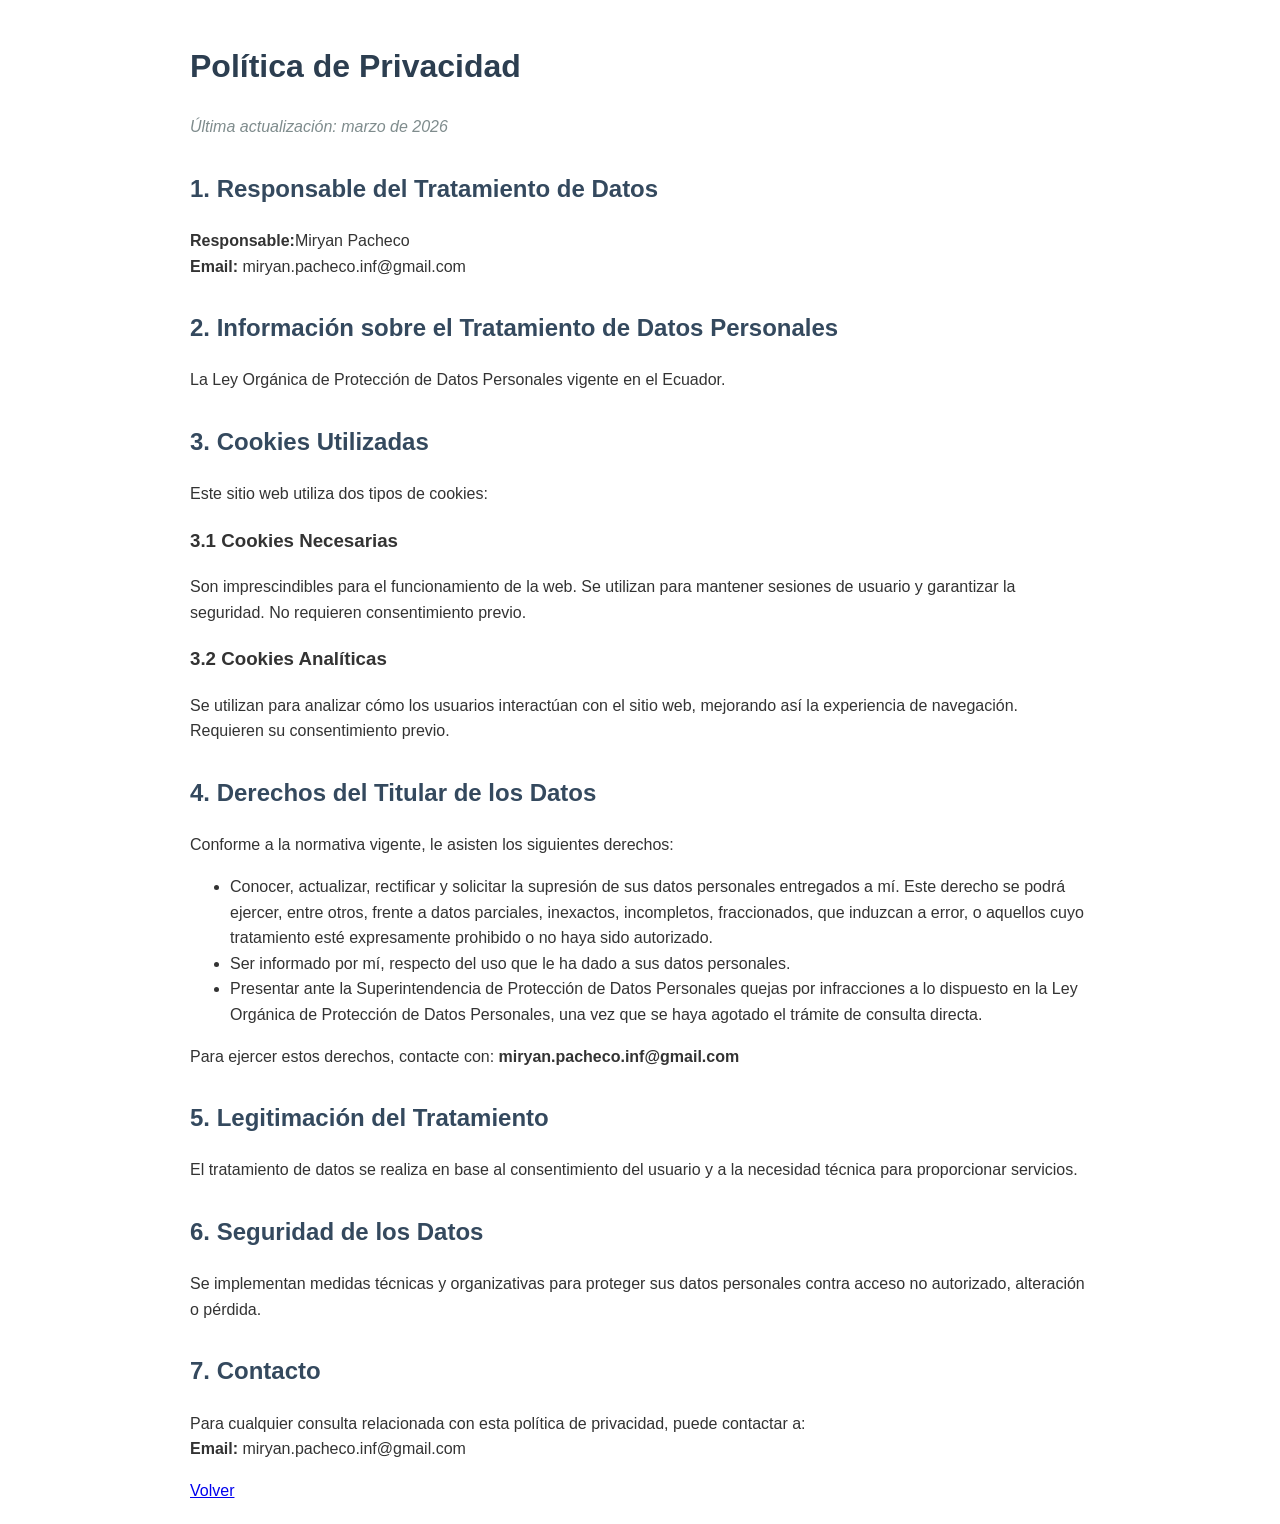
==== politica-privacidad.html @ ee8e6668 "Politicas de privacidad html" ====
<!DOCTYPE html>
<html lang="es">

<head>
    <meta charset="UTF-8">
    <meta name="viewport" content="width=device-width, initial-scale=1.0">
    <title>Política de Privacidad</title>
    <style>
        body {
            font-family: Arial, sans-serif;
            line-height: 1.6;
            max-width: 900px;
            margin: 0 auto;
            padding: 20px;
            color: #333;
        }

        h1 {
            color: #2c3e50;
        }

        h2 {
            color: #34495e;
            margin-top: 30px;
        }

        .last-updated {
            color: #7f8c8d;
            font-style: italic;
        }
    </style>
</head>

<body>
    <h1>Política de Privacidad</h1>
    <p class="last-updated">Última actualización: marzo de 2026</p>

    <h2>1. Responsable del Tratamiento de Datos</h2>
    <p>
        <strong>Responsable:</strong>Miryan Pacheco<br>
        <strong>Email:</strong> miryan.pacheco.inf@gmail.com
    </p>

    <h2>2. Información sobre el Tratamiento de Datos Personales</h2>
    <p>        
        La Ley Orgánica de Protección de Datos Personales vigente en el Ecuador.
    </p>

    <h2>3. Cookies Utilizadas</h2>
    <p>Este sitio web utiliza dos tipos de cookies:</p>

    <h3>3.1 Cookies Necesarias</h3>
    <p>
        Son imprescindibles para el funcionamiento de la web. Se utilizan para mantener sesiones de usuario y garantizar
        la seguridad. No requieren consentimiento previo.
    </p>

    <h3>3.2 Cookies Analíticas</h3>
    <p>
        Se utilizan para analizar cómo los usuarios interactúan con el sitio web, mejorando así la experiencia de
        navegación. Requieren su consentimiento previo.
    </p>

    <h2>4. Derechos del Titular de los Datos</h2>
    <p>Conforme a la normativa vigente, le asisten los siguientes derechos:</p>
    <ul>
        <li>Conocer, actualizar, rectificar y solicitar la supresión de sus datos personales entregados a mí. Este
        derecho se podrá ejercer, entre otros, frente a datos parciales, inexactos, incompletos, fraccionados, que
        induzcan a error, o aquellos cuyo tratamiento esté expresamente prohibido o no haya sido autorizado.</li>
        <li>Ser informado por mí, respecto del uso que le ha dado a sus datos personales.</li>
        <li>Presentar ante la Superintendencia de Protección de Datos Personales quejas por infracciones a lo dispuesto
        en la Ley Orgánica de Protección de Datos Personales, una vez que se haya agotado el trámite de consulta
        directa.</li>
        
    </ul>
    <p>Para ejercer estos derechos, contacte con: <strong>miryan.pacheco.inf@gmail.com</strong></p>

    <h2>5. Legitimación del Tratamiento</h2>
    <p>
        El tratamiento de datos se realiza en base al consentimiento del usuario y a la necesidad técnica para
        proporcionar servicios.
    </p>

    <h2>6. Seguridad de los Datos</h2>
    <p>
        Se implementan medidas técnicas y organizativas para proteger sus datos personales contra acceso no autorizado,
        alteración o pérdida.
    </p>

    <h2>7. Contacto</h2>
    <p>
        Para cualquier consulta relacionada con esta política de privacidad, puede contactar a:<br>
        <strong>Email:</strong> miryan.pacheco.inf@gmail.com
    </p>
    <a href="index.html">Volver</a>
</body>

</html>
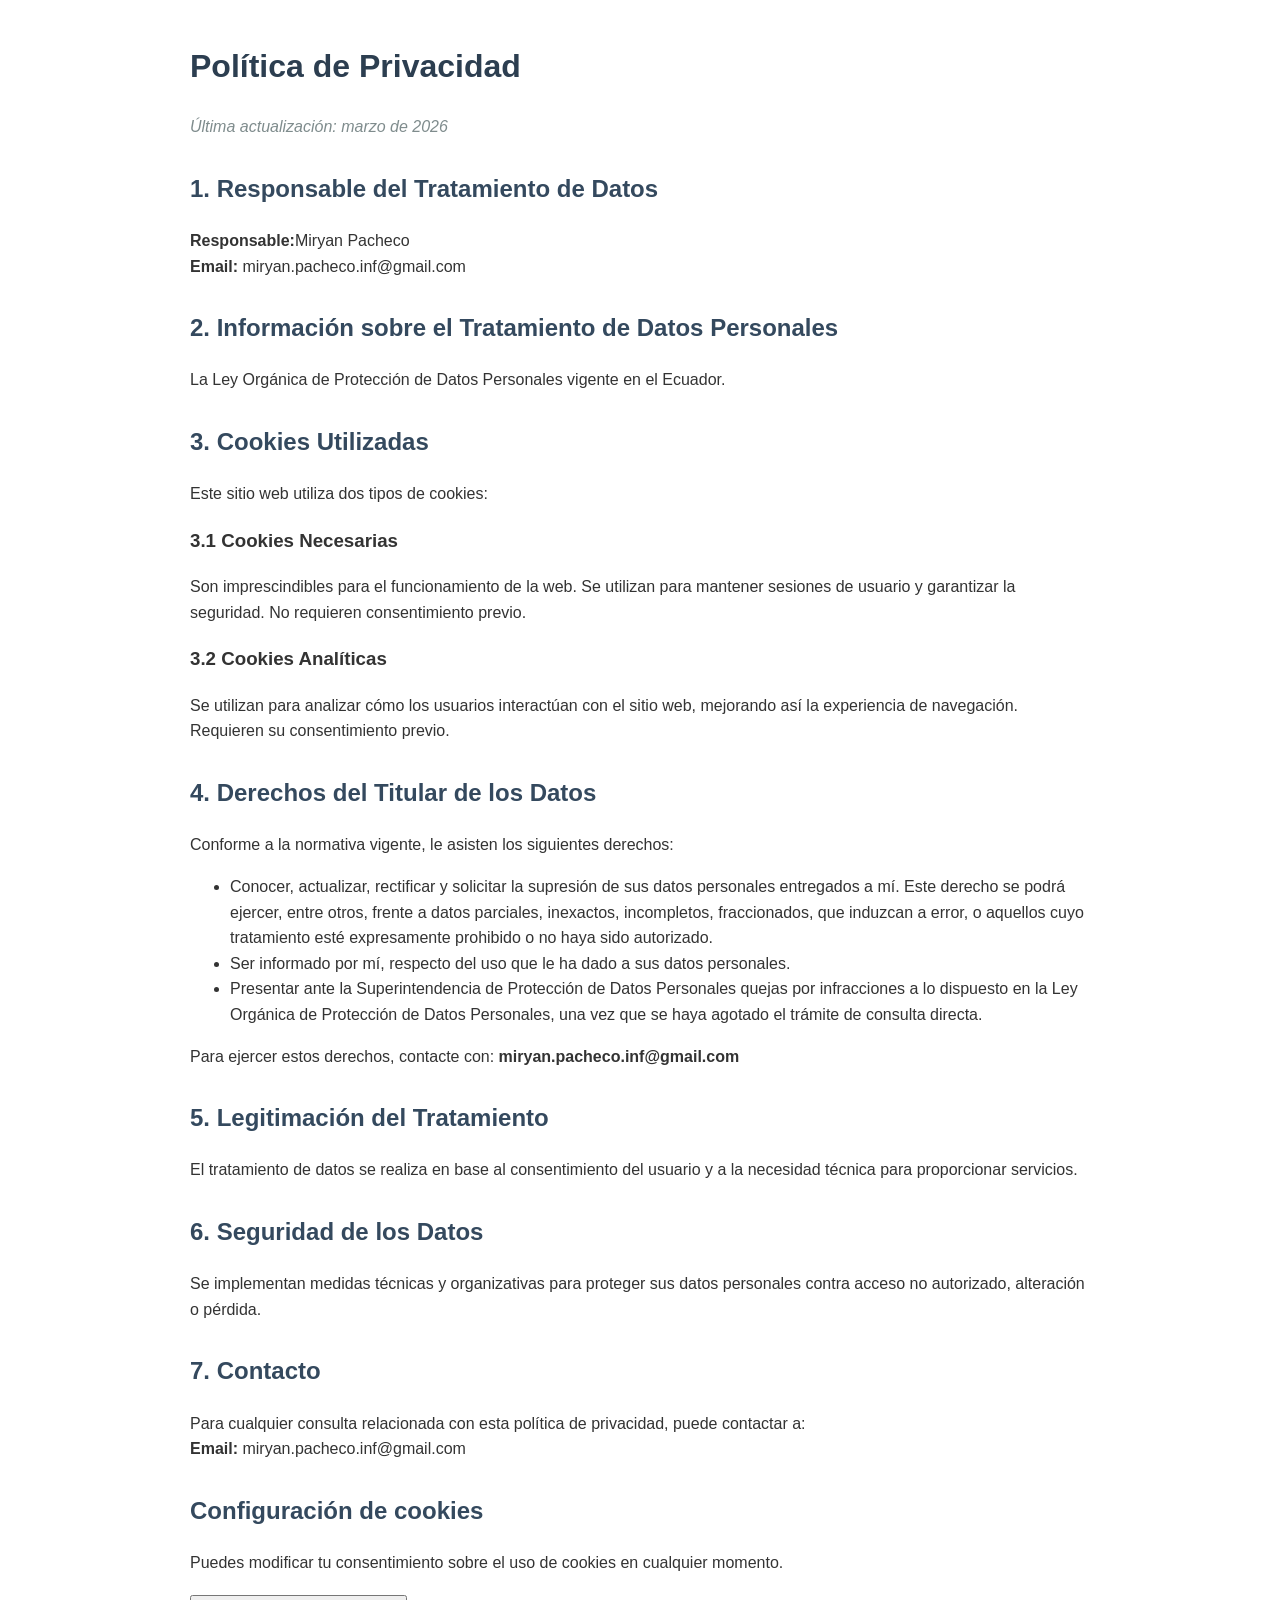
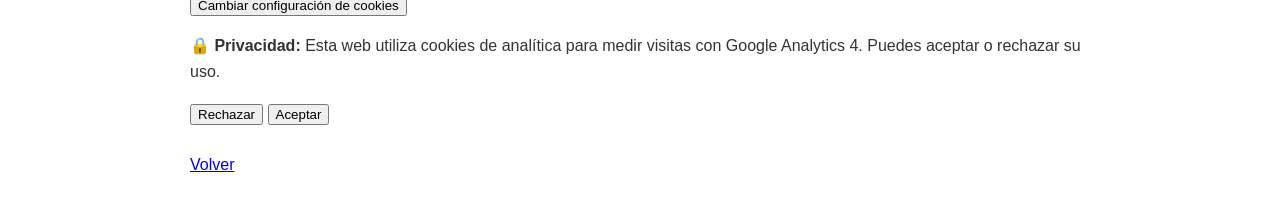
==== commit fa1996e2: "Cambios en políticas de privacidad" ====
--- a/politica-privacidad.html
+++ b/politica-privacidad.html
@@ -92,6 +92,45 @@
         Para cualquier consulta relacionada con esta política de privacidad, puede contactar a:<br>
         <strong>Email:</strong> miryan.pacheco.inf@gmail.com
     </p>
+    <h2>Configuración de cookies</h2>
+
+    <p>
+        Puedes modificar tu consentimiento sobre el uso de cookies en cualquier momento.
+    </p>
+
+    <div class="my-5 p-4 bg-light rounded border">
+        <button type="button" class="btn btn-light btn-lg"
+            onclick="resetCookieConsent(); document.getElementById('cookie-banner').scrollIntoView({behavior: 'smooth'});">
+            <i class="fa-solid fa-cookie bg-light fs-3"></i> Cambiar configuración de cookies
+
+        </button>
+    </div>
+
+    <div id="cookie-banner" class="cookie-banner fixed-bottom bg-dark text-white shadow-lg" role="dialog"
+        aria-live="polite" aria-label="Consentimiento de cookies" hidden>
+        <div class="cookie-banner__content container-fluid py-4">
+            <div class="row align-items-center g-3">
+                <div class="col-lg-8">
+                    <p class="mb-0 fs-6">
+                        <strong>🔒 Privacidad:</strong> Esta web utiliza cookies de analítica para medir visitas con
+                        Google Analytics 4.
+                        Puedes aceptar o rechazar su uso.
+                    </p>
+                </div>
+                <div class="col-lg-4 d-flex justify-content-lg-end gap-2 justify-content-center mt-3 mt-lg-0">
+                    <button id="cookie-reject" class="btn btn-outline-light" type="button">
+                        Rechazar
+                    </button>
+                    <button id="cookie-accept" class="btn btn-warning fw-bold" type="button">
+                        Aceptar
+                    </button>
+                </div>
+            </div>
+        </div>
+    </div>
+
+    <script src="../js/consent-ga4.js"></script>
+    <br>
     <a href="index.html">Volver</a>
 </body>
 
